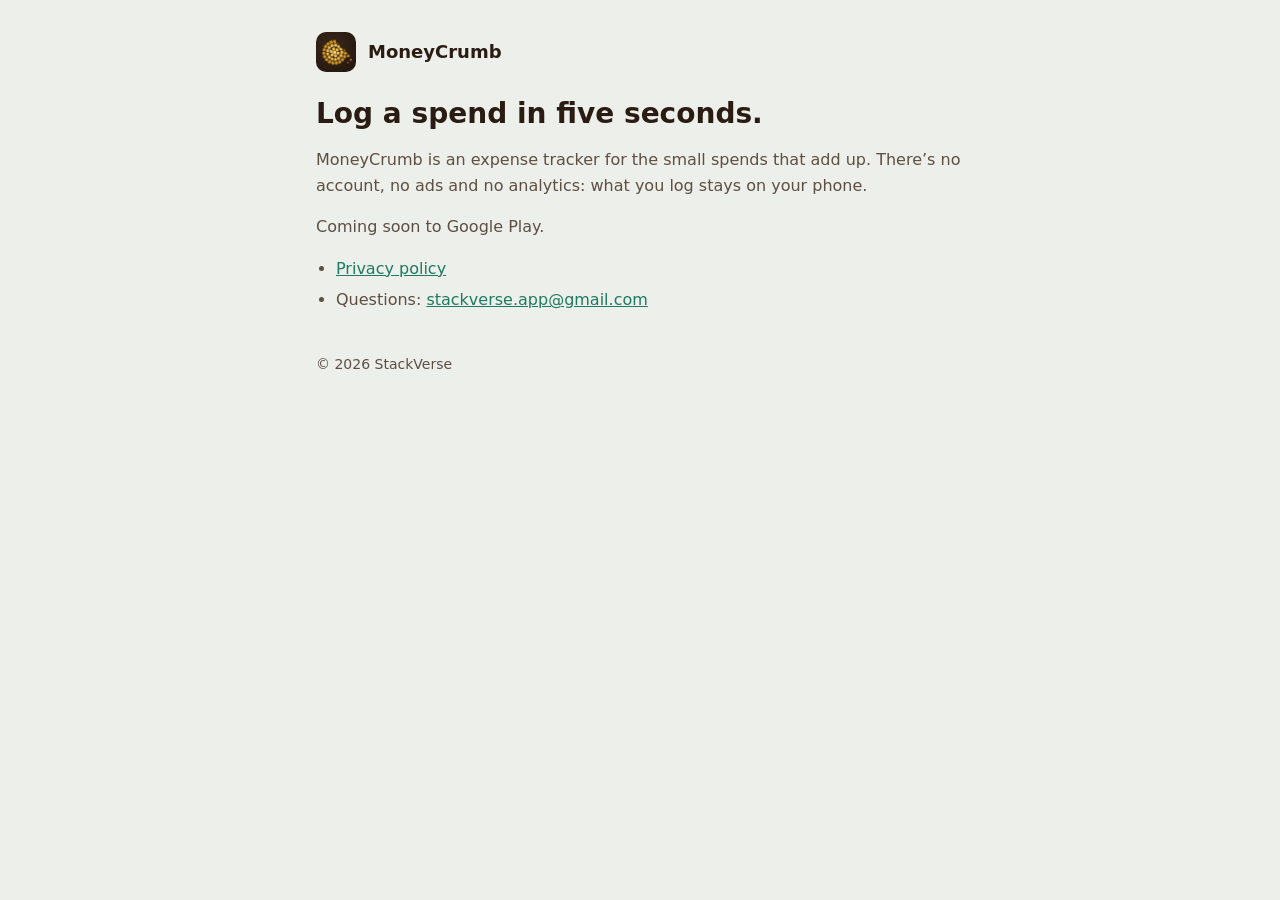
==== index.html @ 337c40f2 "initial commit" ====
<!doctype html>
<html lang="en">
<head>
  <meta charset="utf-8">
  <meta name="viewport" content="width=device-width, initial-scale=1">
  <title>MoneyCrumb</title>
  <meta name="description" content="MoneyCrumb: log a spend in five seconds. Everything stays on your phone.">
  <link rel="icon" href="favicon.png">
  <link rel="stylesheet" href="style.css">
</head>
<body>
  <main>
    <header>
      <img src="favicon.png" alt="">
      <a href="./">MoneyCrumb</a>
    </header>
    <h1>Log a spend in five seconds.</h1>
    <p>MoneyCrumb is an expense tracker for the small spends that add up. There’s no account, no ads and no analytics: what you log stays on your phone.</p>
    <p>Coming soon to Google Play.</p>
    <ul>
      <li><a href="privacy.html">Privacy policy</a></li>
      <li>Questions: <a href="mailto:stackverse.app@gmail.com">stackverse.app@gmail.com</a></li>
    </ul>
    <footer>© 2026 StackVerse</footer>
  </main>
</body>
</html>
---- style.css ----
:root {
  --page: #ecefea;
  --card: #ffffff;
  --border: #d9dbd3;
  --ink: #2a1c13;
  --sub: #5e4e43;
  --accent: #1e7a62;
  color-scheme: light;
}
@media (prefers-color-scheme: dark) {
  :root {
    --page: #110c22;
    --card: #1a1433;
    --border: #2e2552;
    --ink: #f6f2ff;
    --sub: #b7aed8;
    --accent: #fff0c2;
    color-scheme: dark;
  }
}
* { box-sizing: border-box; }
body {
  margin: 0;
  background: var(--page);
  color: var(--ink);
  font: 16px/1.6 system-ui, -apple-system, 'Segoe UI', Roboto, sans-serif;
}
main {
  max-width: 680px;
  margin: 0 auto;
  padding: 32px 16px 64px;
}
header { display: flex; align-items: center; gap: 12px; margin-bottom: 24px; }
header img { width: 40px; height: 40px; border-radius: 10px; }
header a { color: var(--ink); text-decoration: none; font-weight: 700; font-size: 18px; }
h1 { font-size: 28px; line-height: 1.25; margin: 0 0 8px; }
h2 { font-size: 19px; margin: 32px 0 8px; }
p, li { color: var(--sub); }
strong { color: var(--ink); }
ul { padding-left: 20px; }
li { margin: 6px 0; }
a { color: var(--accent); }
.meta { margin-top: 0; }
.card {
  background: var(--card);
  border: 1px solid var(--border);
  border-radius: 16px;
  padding: 4px 20px 12px;
}
footer { margin-top: 40px; font-size: 14px; color: var(--sub); }
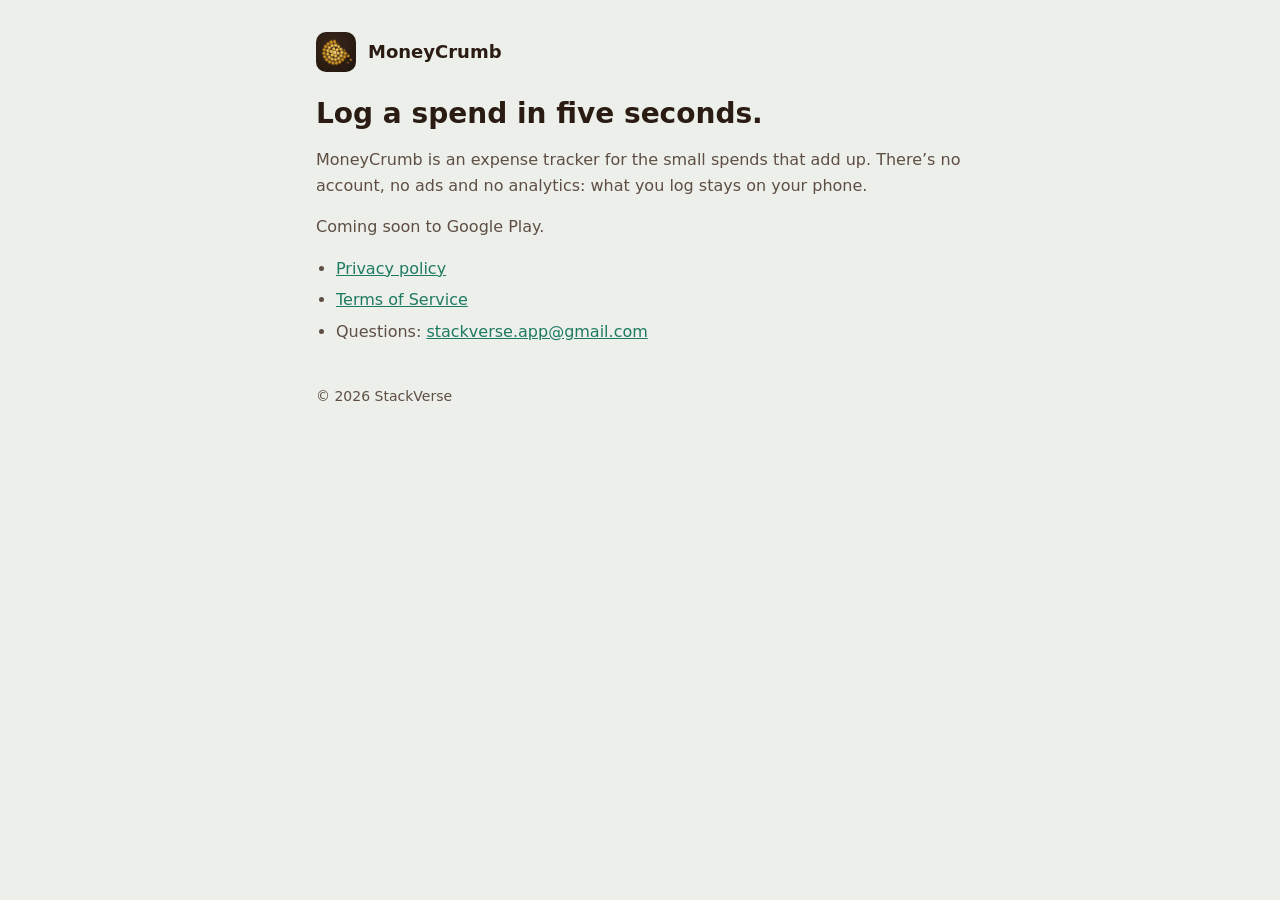
==== commit d19e65cb: "Add MoneyCrumb Terms of Service page" ====
--- a/index.html
+++ b/index.html
@@ -19,6 +19,7 @@
     <p>Coming soon to Google Play.</p>
     <ul>
       <li><a href="privacy.html">Privacy policy</a></li>
+      <li><a href="terms">Terms of Service</a></li>
       <li>Questions: <a href="mailto:stackverse.app@gmail.com">stackverse.app@gmail.com</a></li>
     </ul>
     <footer>© 2026 StackVerse</footer>
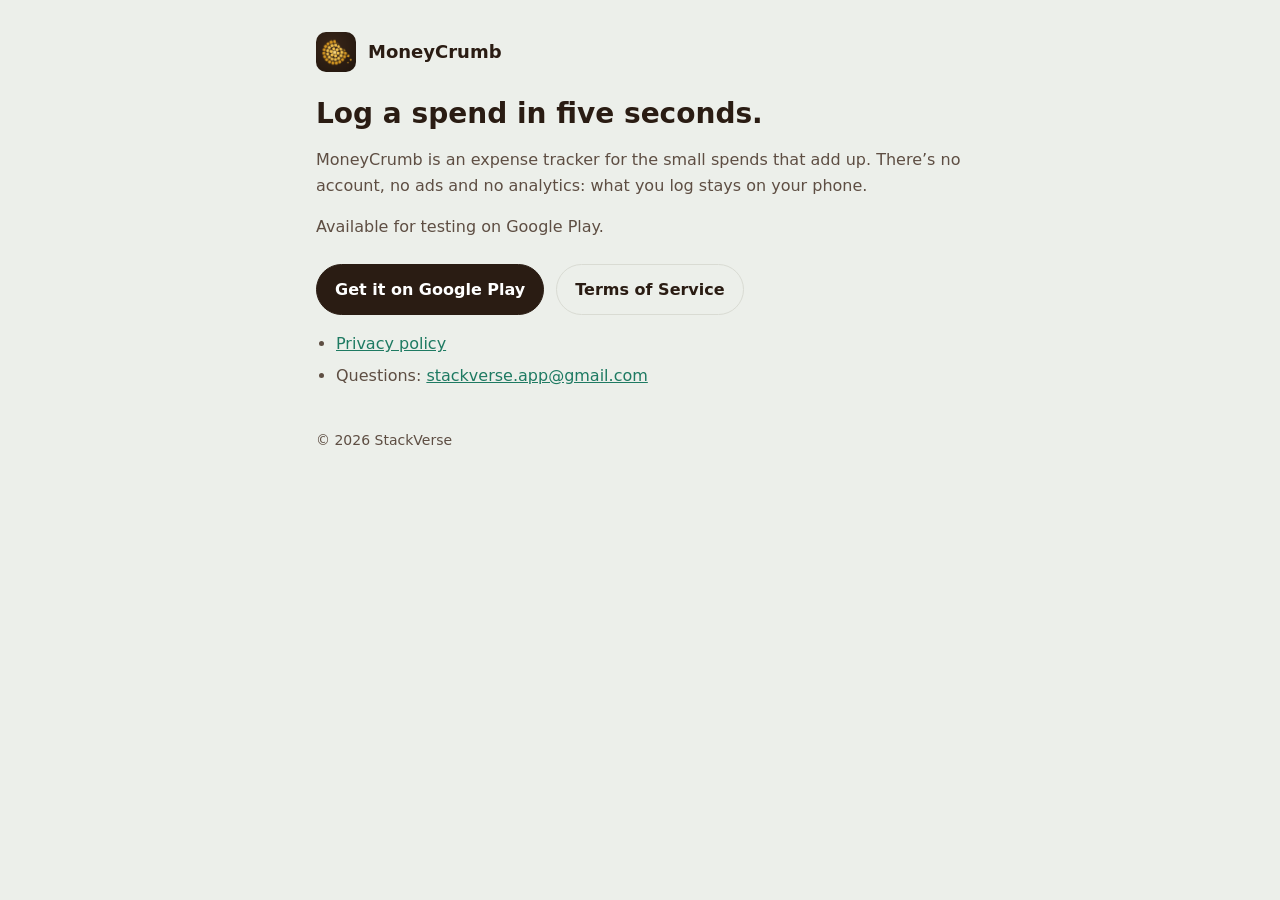
==== commit 0ed82666: "Add Google Play CTA and homepage links to terms page" ====
--- a/index.html
+++ b/index.html
@@ -16,10 +16,15 @@
     </header>
     <h1>Log a spend in five seconds.</h1>
     <p>MoneyCrumb is an expense tracker for the small spends that add up. There’s no account, no ads and no analytics: what you log stays on your phone.</p>
-    <p>Coming soon to Google Play.</p>
+    <p>Available for testing on Google Play.</p>
+
+    <div class="button-row">
+      <a class="button" href="https://play.google.com/store/apps/details?id=com.stackverse.moneycrumb">Get it on Google Play</a>
+      <a class="button secondary" href="terms">Terms of Service</a>
+    </div>
+
     <ul>
       <li><a href="privacy.html">Privacy policy</a></li>
-      <li><a href="terms">Terms of Service</a></li>
       <li>Questions: <a href="mailto:stackverse.app@gmail.com">stackverse.app@gmail.com</a></li>
     </ul>
     <footer>© 2026 StackVerse</footer>
--- a/style.css
+++ b/style.css
@@ -47,4 +47,32 @@
   border-radius: 16px;
   padding: 4px 20px 12px;
 }
+.button-row {
+  display: flex;
+  flex-wrap: wrap;
+  gap: 12px;
+  margin-top: 24px;
+}
+.button {
+  display: inline-flex;
+  align-items: center;
+  justify-content: center;
+  padding: 12px 18px;
+  border-radius: 999px;
+  border: 1px solid var(--ink);
+  background: var(--ink);
+  color: #fff;
+  font-weight: 700;
+  text-decoration: none;
+  transition: transform 0.15s ease, opacity 0.15s ease;
+}
+.button:hover,
+.button:focus-visible {
+  transform: translateY(-1px);
+}
+.button.secondary {
+  background: transparent;
+  border-color: var(--border);
+  color: var(--ink);
+}
 footer { margin-top: 40px; font-size: 14px; color: var(--sub); }
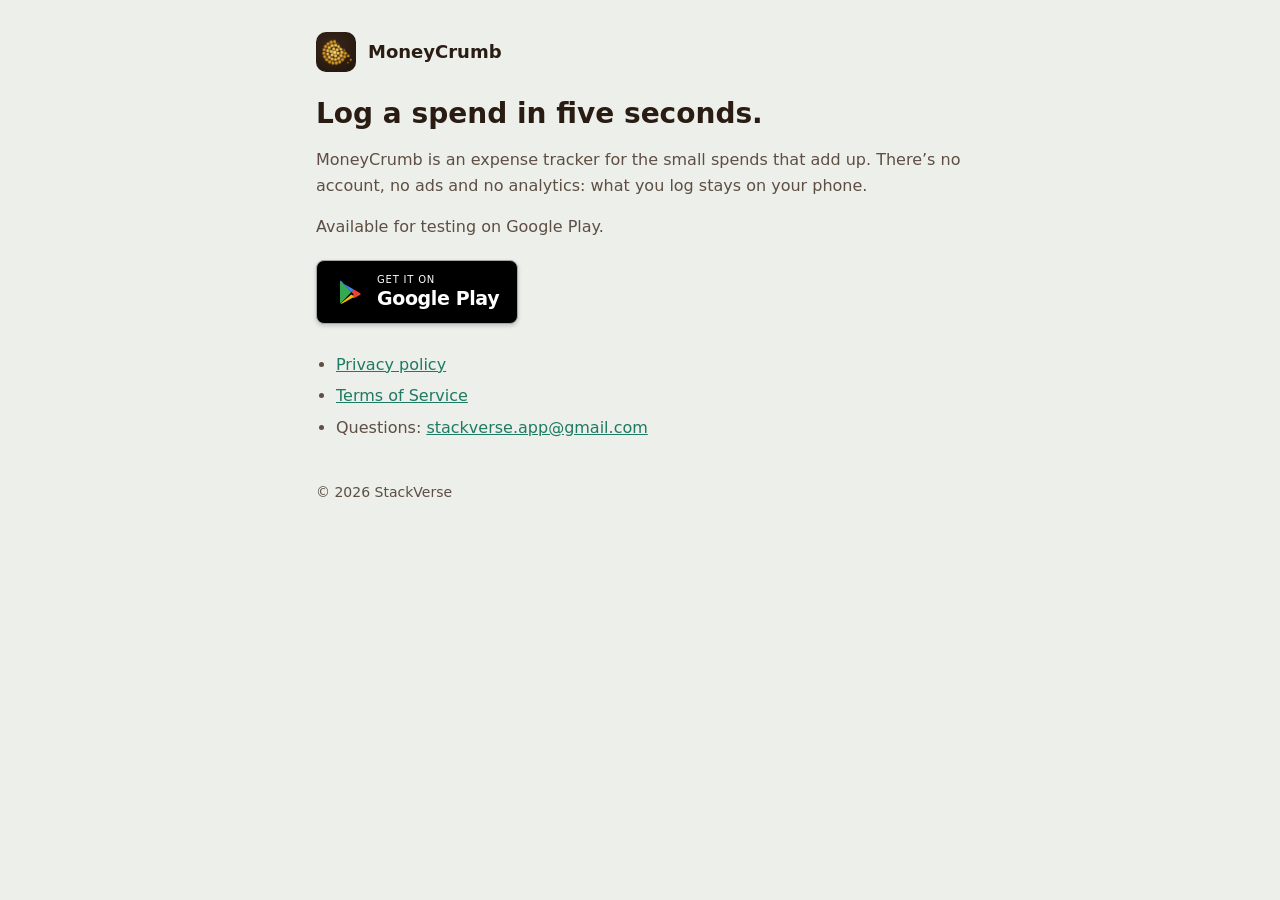
==== commit 533a0a6a: "Replace generic Play button with a Google Play-style badge" ====
--- a/index.html
+++ b/index.html
@@ -19,12 +19,20 @@
     <p>Available for testing on Google Play.</p>
 
     <div class="button-row">
-      <a class="button" href="https://play.google.com/store/apps/details?id=com.stackverse.moneycrumb">Get it on Google Play</a>
-      <a class="button secondary" href="terms">Terms of Service</a>
+      <a class="google-play-badge" href="https://play.google.com/store/apps/details?id=com.stackverse.moneycrumb" aria-label="Get MoneyCrumb on Google Play">
+        <svg class="play-icon" viewBox="0 0 24 24" aria-hidden="true" focusable="false">
+          <path d="M4.5 2.8c-.3.3-.5.8-.5 1.4v15.6c0 .6.2 1.1.5 1.4L13.1 12 4.5 2.8Z" fill="#34A853"/>
+          <path d="m15.1 14-2-2 2-2 4.8 2.7c.8.5.8 1.1 0 1.6L15.1 17l-2-2 2-1Z" fill="#EA4335"/>
+          <path d="M4.5 2.8 13.1 12l2-2-8.5-4.8c-.9-.5-1.6-.7-2.1-.4Z" fill="#4285F4"/>
+          <path d="M4.5 21.2c.5.3 1.2.1 2.1-.4l8.5-4.8-2-2-8.6 7.2Z" fill="#FBBC04"/>
+        </svg>
+        <span class="badge-copy"><span class="badge-eyebrow">GET IT ON</span><span class="badge-title">Google Play</span></span>
+      </a>
     </div>
 
     <ul>
       <li><a href="privacy.html">Privacy policy</a></li>
+      <li><a href="terms">Terms of Service</a></li>
       <li>Questions: <a href="mailto:stackverse.app@gmail.com">stackverse.app@gmail.com</a></li>
     </ul>
     <footer>© 2026 StackVerse</footer>
--- a/style.css
+++ b/style.css
@@ -51,28 +51,33 @@
   display: flex;
   flex-wrap: wrap;
   gap: 12px;
-  margin-top: 24px;
+  margin: 20px 0 28px;
 }
-.button {
+.google-play-badge {
   display: inline-flex;
   align-items: center;
-  justify-content: center;
-  padding: 12px 18px;
-  border-radius: 999px;
-  border: 1px solid var(--ink);
-  background: var(--ink);
+  gap: 12px;
+  min-height: 64px;
+  padding: 8px 18px;
+  border: 1px solid #a6a6a6;
+  border-radius: 8px;
+  background: #000;
   color: #fff;
-  font-weight: 700;
   text-decoration: none;
-  transition: transform 0.15s ease, opacity 0.15s ease;
+  box-shadow: 0 2px 4px rgb(0 0 0 / 18%);
+  transition: box-shadow 0.15s ease, transform 0.15s ease;
 }
-.button:hover,
-.button:focus-visible {
+.google-play-badge:hover {
+  color: #fff;
+  box-shadow: 0 4px 10px rgb(0 0 0 / 22%);
   transform: translateY(-1px);
 }
-.button.secondary {
-  background: transparent;
-  border-color: var(--border);
-  color: var(--ink);
+.google-play-badge:focus-visible {
+  outline: 3px solid var(--accent);
+  outline-offset: 3px;
 }
+.play-icon { display: block; width: 30px; height: 30px; flex: none; }
+.badge-copy { display: flex; flex-direction: column; line-height: 1.15; }
+.badge-eyebrow { font-size: 10px; letter-spacing: 0.08em; }
+.badge-title { margin-top: 3px; font-size: 19px; font-weight: 600; letter-spacing: -0.02em; }
 footer { margin-top: 40px; font-size: 14px; color: var(--sub); }
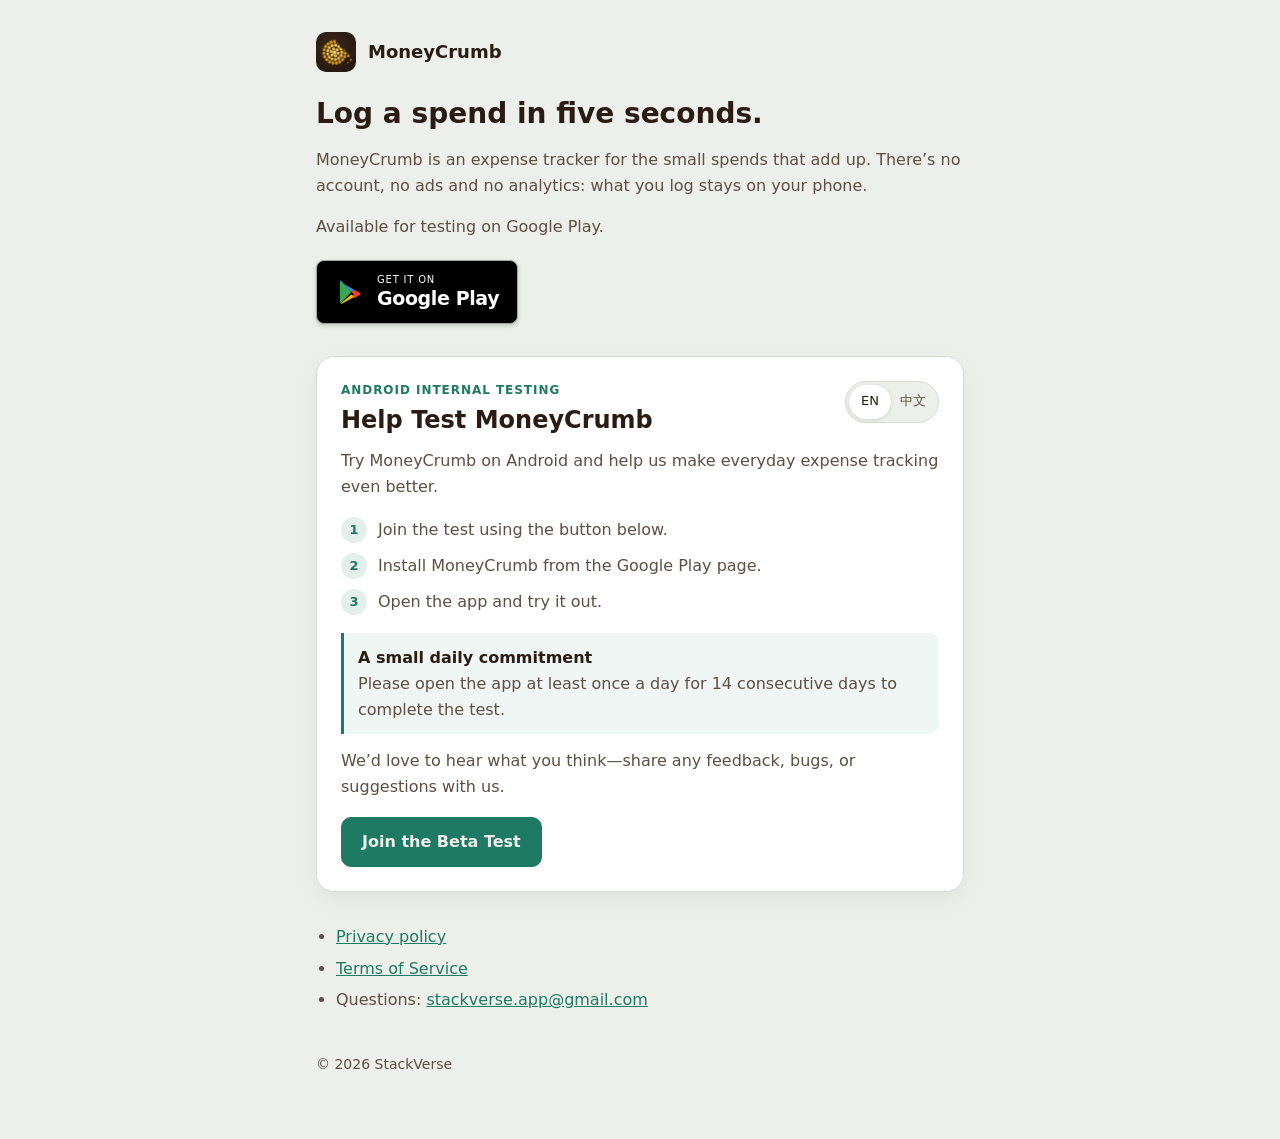
==== commit 75fa8178: "Add bilingual Google Play internal testing section" ====
--- a/index.html
+++ b/index.html
@@ -30,6 +30,30 @@
       </a>
     </div>
 
+    <section class="beta-card" aria-labelledby="beta-title">
+      <div class="beta-heading">
+        <div>
+          <p class="beta-eyebrow" data-en="ANDROID INTERNAL TESTING" data-zh="安卓内测">ANDROID INTERNAL TESTING</p>
+          <h2 id="beta-title" data-en="Help Test MoneyCrumb" data-zh="帮助测试 MoneyCrumb">Help Test MoneyCrumb</h2>
+        </div>
+        <div class="language-switch" role="group" aria-label="Section language">
+          <button type="button" class="language-button is-active" data-language="en" aria-pressed="true">EN</button>
+          <button type="button" class="language-button" data-language="zh" aria-pressed="false">中文</button>
+        </div>
+      </div>
+      <p class="beta-intro" data-en="Try MoneyCrumb on Android and help us make everyday expense tracking even better." data-zh="抢先体验 MoneyCrumb 安卓版，帮助我们把日常记账做得更好。">Try MoneyCrumb on Android and help us make everyday expense tracking even better.</p>
+
+      <ol class="beta-steps">
+        <li data-en="Join the test using the button below." data-zh="点击下方按钮加入测试。">Join the test using the button below.</li>
+        <li data-en="Install MoneyCrumb from the Google Play page." data-zh="在 Google Play 页面安装 MoneyCrumb。">Install MoneyCrumb from the Google Play page.</li>
+        <li data-en="Open the app and try it out." data-zh="打开应用并体验各项功能。">Open the app and try it out.</li>
+      </ol>
+
+      <p class="beta-notice"><strong data-en="A small daily commitment" data-zh="每日小小的参与">A small daily commitment</strong><br><span data-en="Please open the app at least once a day for 14 consecutive days to complete the test." data-zh="请连续 14 天每天至少打开应用一次，以完成本次测试。">Please open the app at least once a day for 14 consecutive days to complete the test.</span></p>
+      <p class="beta-feedback" data-en="We’d love to hear what you think—share any feedback, bugs, or suggestions with us." data-zh="欢迎告诉我们你的想法，也请随时分享反馈、问题或建议。">We’d love to hear what you think—share any feedback, bugs, or suggestions with us.</p>
+      <a class="beta-cta" href="https://play.google.com/apps/testing/com.stackverse.moneycrumb" target="_blank" rel="noopener noreferrer" data-en="Join the Beta Test" data-zh="加入内测">Join the Beta Test</a>
+    </section>
+
     <ul>
       <li><a href="privacy.html">Privacy policy</a></li>
       <li><a href="terms">Terms of Service</a></li>
@@ -37,5 +61,24 @@
     </ul>
     <footer>© 2026 StackVerse</footer>
   </main>
+  <script>
+    const languageButtons = document.querySelectorAll('.language-button');
+    const localizedElements = document.querySelectorAll('[data-en][data-zh]');
+
+    languageButtons.forEach((button) => {
+      button.addEventListener('click', () => {
+        const language = button.dataset.language;
+        localizedElements.forEach((element) => {
+          element.textContent = element.dataset[language];
+        });
+        languageButtons.forEach((item) => {
+          const isActive = item === button;
+          item.classList.toggle('is-active', isActive);
+          item.setAttribute('aria-pressed', String(isActive));
+        });
+        document.documentElement.lang = language === 'zh' ? 'zh-Hans' : 'en';
+      });
+    });
+  </script>
 </body>
 </html>
--- a/style.css
+++ b/style.css
@@ -81,3 +81,124 @@
 .badge-eyebrow { font-size: 10px; letter-spacing: 0.08em; }
 .badge-title { margin-top: 3px; font-size: 19px; font-weight: 600; letter-spacing: -0.02em; }
 footer { margin-top: 40px; font-size: 14px; color: var(--sub); }
+
+.beta-card {
+  margin: 32px 0;
+  padding: 24px;
+  border: 1px solid var(--border);
+  border-radius: 18px;
+  background: var(--card);
+  box-shadow: 0 8px 24px rgb(42 28 19 / 5%);
+}
+.beta-heading {
+  display: flex;
+  align-items: flex-start;
+  justify-content: space-between;
+  gap: 16px;
+}
+.beta-eyebrow {
+  margin: 0 0 5px;
+  color: var(--accent);
+  font-size: 12px;
+  font-weight: 700;
+  letter-spacing: 0.08em;
+}
+.beta-card h2 {
+  margin: 0;
+  font-size: 24px;
+  line-height: 1.3;
+}
+.language-switch {
+  display: inline-flex;
+  flex: none;
+  padding: 3px;
+  border: 1px solid var(--border);
+  border-radius: 999px;
+  background: var(--page);
+}
+.language-button {
+  min-width: 42px;
+  min-height: 34px;
+  padding: 4px 9px;
+  border: 0;
+  border-radius: 999px;
+  background: transparent;
+  color: var(--sub);
+  font: inherit;
+  font-size: 13px;
+  cursor: pointer;
+}
+.language-button.is-active {
+  background: var(--card);
+  color: var(--ink);
+  box-shadow: 0 1px 4px rgb(0 0 0 / 12%);
+}
+.language-button:focus-visible,
+.beta-cta:focus-visible {
+  outline: 3px solid var(--accent);
+  outline-offset: 3px;
+}
+.beta-intro { margin: 12px 0 18px; }
+.beta-steps {
+  display: grid;
+  gap: 10px;
+  margin: 0 0 18px;
+  padding: 0;
+  list-style: none;
+  counter-reset: beta-step;
+}
+.beta-steps li {
+  display: flex;
+  align-items: flex-start;
+  gap: 11px;
+  margin: 0;
+  counter-increment: beta-step;
+}
+.beta-steps li::before {
+  display: grid;
+  width: 26px;
+  height: 26px;
+  flex: none;
+  place-items: center;
+  border-radius: 50%;
+  background: color-mix(in srgb, var(--accent) 12%, var(--card));
+  color: var(--accent);
+  content: counter(beta-step);
+  font-size: 13px;
+  font-weight: 700;
+}
+.beta-notice {
+  margin: 0 0 14px;
+  padding: 12px 14px;
+  border-left: 3px solid var(--accent);
+  border-radius: 0 10px 10px 0;
+  background: color-mix(in srgb, var(--accent) 7%, var(--card));
+}
+.beta-feedback { margin: 0 0 18px; }
+.beta-cta {
+  display: inline-flex;
+  min-height: 48px;
+  align-items: center;
+  justify-content: center;
+  padding: 11px 20px;
+  border: 1px solid var(--accent);
+  border-radius: 10px;
+  background: var(--accent);
+  color: var(--page);
+  font-weight: 700;
+  text-align: center;
+  text-decoration: none;
+  transition: filter 0.15s ease, transform 0.15s ease;
+}
+.beta-cta:hover { filter: brightness(0.92); transform: translateY(-1px); }
+.beta-cta:active { transform: translateY(0); }
+
+@media (max-width: 480px) {
+  .beta-card { padding: 20px 16px; }
+  .beta-card h2 { font-size: 22px; }
+  .beta-heading { gap: 10px; }
+  .beta-cta { width: 100%; }
+}
+@media (prefers-reduced-motion: reduce) {
+  .beta-cta { transition: none; }
+}
